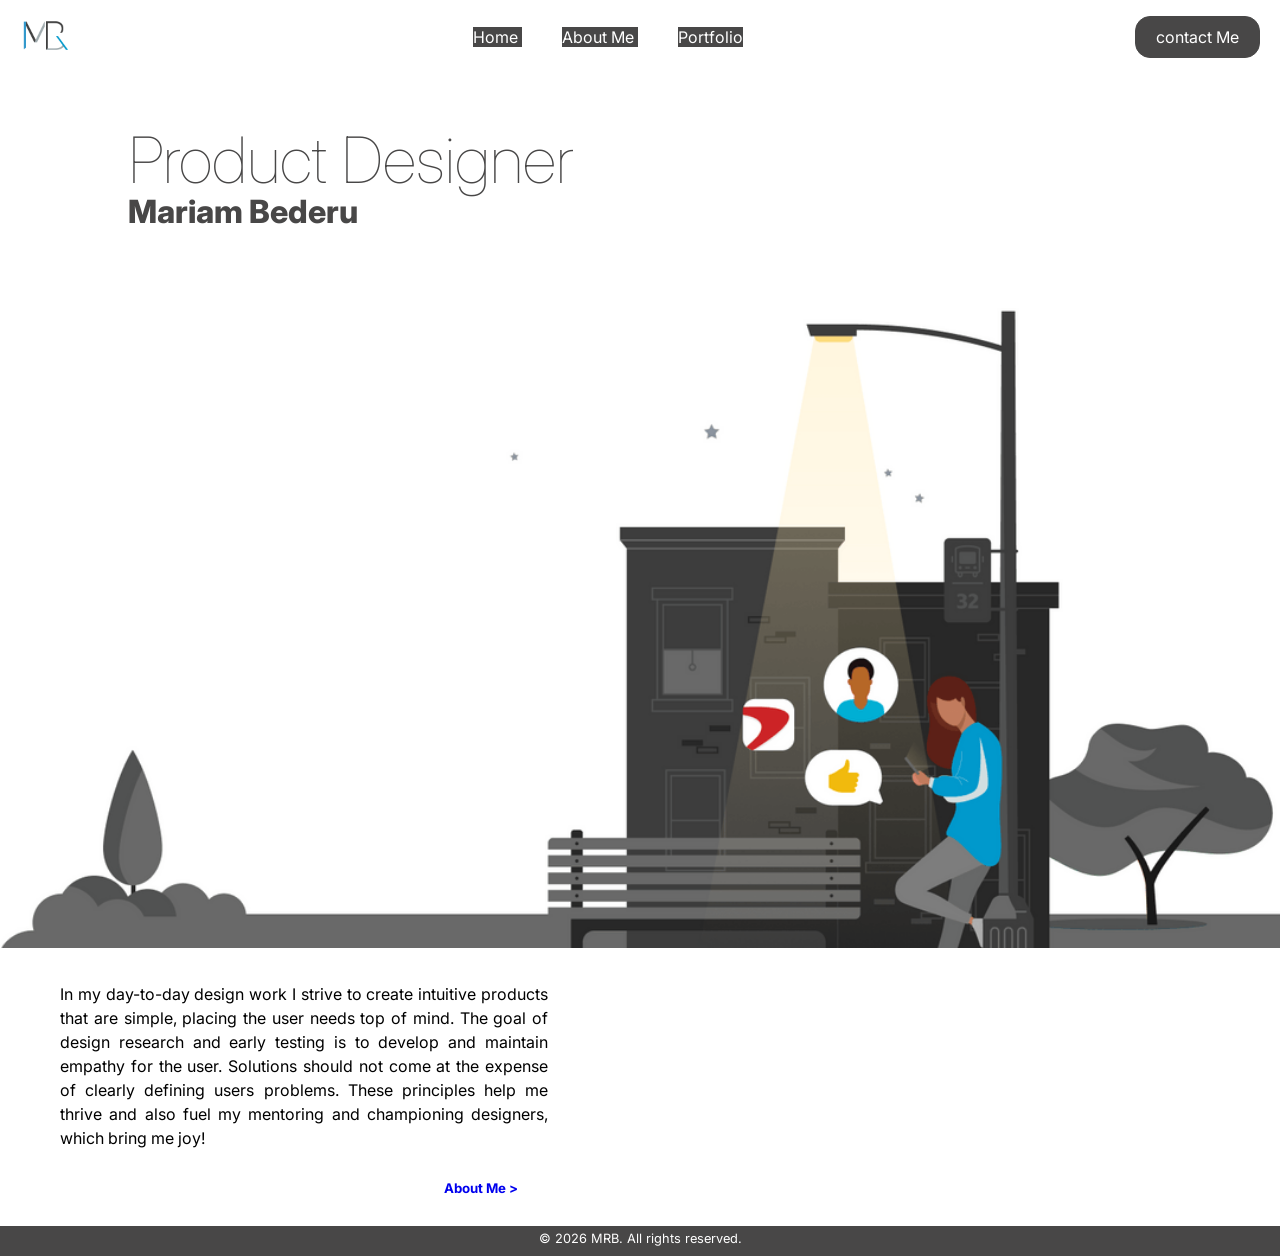
==== index.html @ efd9aed7 "first commit" ====
<!doctype html>
<html lang="en">
  <head>
    <meta charset="UTF-8" />
    <meta name="viewport" content="width=device-width, initial-scale=1.0" />
  <meta name="viewport" content="width=device-width, initial-scale=1.0">
   
    <title>Mariam Bederu | Designer > Coder</title>
    <link rel="stylesheet" href="style.css" />
    <link href="https://fonts.googleapis.com/css2?family=Inter:ital,opsz,wght@0,14..32,100..900;1,14..32,100..900&display=swap" rel="stylesheet">
  </head>

  <body>
   <header class="header">
      <a href="../2610-PersonalWebsite/index.html">
        <img src="images/MRB-2-logo-512.png" alt="Mariam Logo" class="logo"/>
      </a>

      <nav class="navbar">
        <a href="../2610-PersonalWebsite/index.html"> Home </a>
        <a href="../2610-PersonalWebsite/about.html"> About Me </a>
        <a href="../2610-PersonalWebsite/portfolio.html"> Portfolio </a>
      </nav>

      <a href="../2610-PersonalWebsite/contact.html" class="contact"> contact Me</a>
    </header>
    
    <Section class="home">
     <section class="home-content">
      <div>
       <h1>Product Designer</h1>
       <h3 >Mariam Bederu </h3>
      
      </div>
       </section>
      <Section class="home-image"><img src="images/Hero-Frame.png" alt="Logo"/>
     </section>
<div class="home-bio"> 
     <p >
      In my day-to-day design work I strive to create intuitive products that are simple, placing the user needs top of mind. The goal of design research and early testing is to develop and maintain empathy for the user. Solutions should not come at the expense of clearly defining users problems. These principles help me thrive and also fuel my mentoring and championing designers, which bring me joy!
     </p>
      <h5 class="link-button"> 
        <a href="../2610-PersonalWebsite/about.html"> About Me ></a>
      </h5>
      </div>
    </Section>

   
    </section>    

  <footer>
      <p class="footer">© 2026 MRB. All rights reserved.</p>
  </footer>
 </body>

</html>
---- style.css ----
* {
  margin: 0;
  padding: 0;
  box-sizing: border-box; /*shrinks the inner content area*/
  font-family: "Inter", sans-serif;
  text-decoration: none;
  list-style: none; 
}

.header {
  position: fixed;
  top: 0;
  left: 0;
  width: 100%;
  padding: 10px 20px 10px 20px;
  color: #484747;
  background-color: #fff;
  display: flex;
  justify-content: space-between;
  align-items: center;
  z-index: 100%;/* Elements with a higher z-index value appear in front of a lower value*/
}

.logo {
  height: 50px;
  width: auto;
  margin-right: 10px;
}

.navbar a {
  font-size: 1rem;
  font-weight: 400;
  color: white;
  background-color: #484747;
  align-items: center;
  margin: 0 20px;
  justify-content: space-between;
}

.contact {
  padding: 10px 20px;
  color: #ffff;
  background-color: #484747;
  border: 1px solid #484747;
  border-radius: 15px;
  font-size: 1rem;
  font-weight: 400;
}

.home {
  align-items: center;
  width: 100%;
  min-height: 100vh;
  background: #fff;

}
.home-image img {
  width: 100%;
  height: 100%;
  margin: 0;  
padding: 0%;
}

.home-content {
  max-width: 100%;
  padding: 10% 0% 0% 10%;
  color: #484747;
}


.home-content h1 {
  font-weight: 100;
  font-size: 4rem;
  line-height: 1;
}

.home-content h3 {
  font-size: 2rem;
  font-weight: 800;
}

.home-content p {
  font-size: 1rem;
  margin: 30px;
}

.home-bio {
  margin: 30px;
}

.home-bio p {
   font-size: 1rem;
  margin: 30px;
  width: 40%;
  text-align: justify;
    line-height: 1.5;

}

.home-bio h5 {
  text-align: right;
      width: 40%;

}

.about {
  display: flex;
  width: 100%;
  min-height: 800px;
  background-color: #fff;
  align-items: center;
  gap:7em;
  padding: 30px 30px 0;
  margin: 30px;
}

.about-content {
max-width: 100%;
display: flex;
padding: 30px 30px 30px 30px;
margin: 30px;
  align-items: center;

}

.about-content h1 {
 font-weight: 100;
  font-size: 4rem;
  line-height: 1;
 margin: 30px;

}

.about-content p {
  font-size: 1rem;
    width: 300px;
    padding: 20px;


}
 .about-img img {
  width: 300px;
}

.Portfolio-description{
  width: 60%;
  padding: 30px 30px 30px 30px;
margin: 30px;
  line-height: 1.5;
}

.grid-container {
  width: 100%;
  display:grid;
  grid-template-columns: repeat(auto-fit, 400px) ;
  justify-content: center;
  padding: 0%;
  margin: 0%;
}
.grid-item {
  display: flex;
  flex-direction: column;

}

.grid-item img {
  height: auto;
}

.link-button 
  .home-content h5 {
   font-weight: 600;
  font-size: .8rem;
  color: #484747;
}


.contact-form h2 {
text-align: center;
margin-top: 3em;
margin-bottom: 1em;
font-size: 4rem;
color: #484747;
}

.contact-form form {
text-align: center;
max-width: 40%;
margin: 1em auto;
text-align: center;
margin-bottom: 3em;

}

.contact-form form .input-box {
display: flex;
justify-content: center;
flex-wrap: wrap;


}
.contact-form form .input-box input, 
.contact-form form textarea {
  width: 100%;
  padding: 1em;
  font-size: 1rem;
  color: #484747;
  background-color: white;
  box-shadow: none !important;
  margin: 1rem 0;
  resize: none;
}



.footer {
  font-size: 0.8rem;
  align-items: center;
  width: 100%;
  height: 30px;
  margin: 0;
  text-align: center;
  padding: 5px;
  bottom: 0;
  color: #fff;
  background-color: #484747
}



@media  (width < 768px) {
   .header {
      background-color: #484747;
      max-height: 100%; 
    }
    .navbar {
        display: flex;
        color: #fff;
    }
a {
  width: 100%;
    color: #fff;
}

.contact {
  display: block;
  text-align: center;  
}

.home-content {
  max-width: 100vh;
  padding: 5%;
  color: #484747;
}

.about {
  display: flex;
  }

}
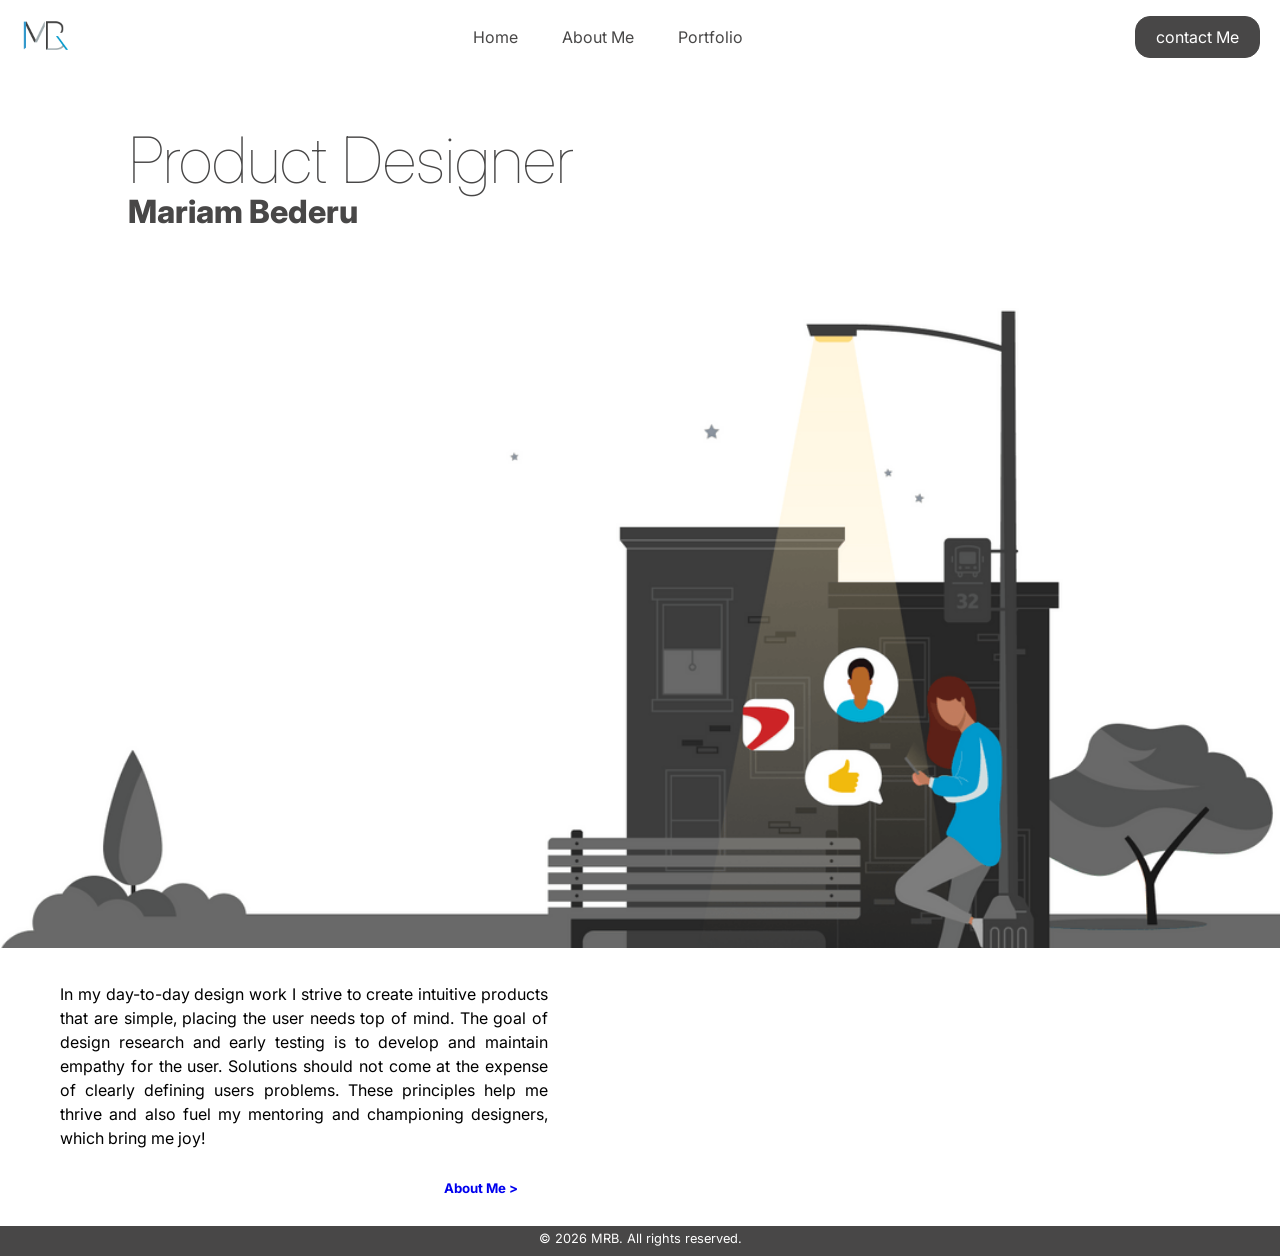
==== commit b45cbd2b: "commit 2" ====
--- a/index.html
+++ b/index.html
@@ -11,15 +11,18 @@
   </head>
 
   <body>
-   <header class="header">
+       <header class="header">
       <a href="../2610-PersonalWebsite/index.html">
         <img src="images/MRB-2-logo-512.png" alt="Mariam Logo" class="logo"/>
       </a>
 
       <nav class="navbar">
-        <a href="../2610-PersonalWebsite/index.html"> Home </a>
+
+        <div>
+        <a href="../2610-PersonalWebsite/index.html" class="active"> Home </a>
         <a href="../2610-PersonalWebsite/about.html"> About Me </a>
         <a href="../2610-PersonalWebsite/portfolio.html"> Portfolio </a>
+      </div> 
       </nav>
 
       <a href="../2610-PersonalWebsite/contact.html" class="contact"> contact Me</a>
--- a/style.css
+++ b/style.css
@@ -30,8 +30,7 @@
 .navbar a {
   font-size: 1rem;
   font-weight: 400;
-  color: white;
-  background-color: #484747;
+  color: #484747;
   align-items: center;
   margin: 0 20px;
   justify-content: space-between;
@@ -253,6 +252,14 @@
   color: #484747;
 }
 
+.home-bio p {
+   font-size: 1rem;
+  margin: 30px;
+  width: 80%;
+  text-align: justify;
+    line-height: 1.5;
+
+
 .about {
   display: flex;
   }
